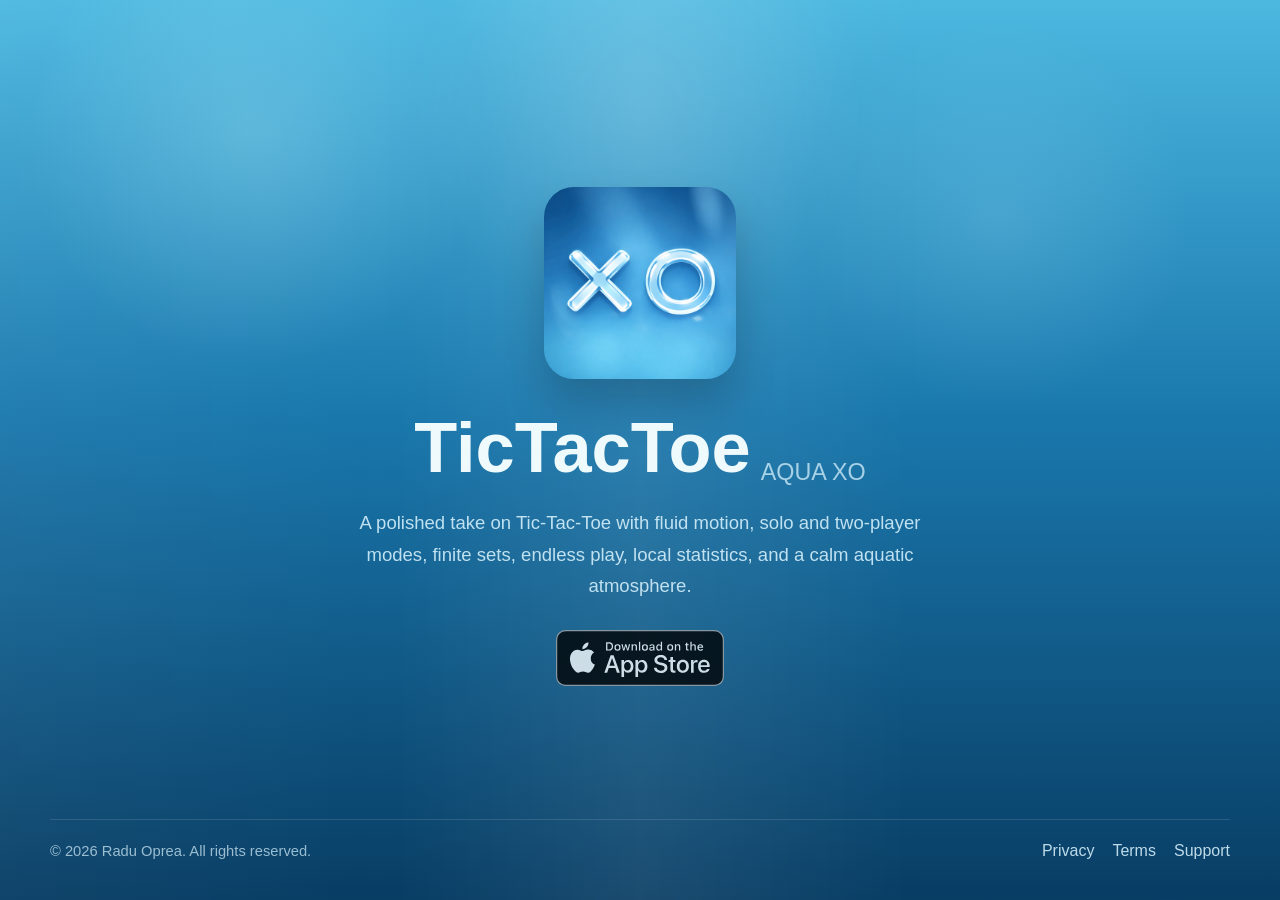
==== index.html @ 2fb7297b "Publish initial website" ====
<!DOCTYPE html>
<html lang="en">
<head>
    <meta charset="UTF-8">
    <meta name="viewport" content="width=device-width, initial-scale=1.0">
    <title>TicTacToe: Aqua XO</title>
    <meta
        name="description"
        content="TicTacToe: Aqua XO is a glassy water-themed take on the classic game, with solo play, two-player matches, local statistics, and a calm aquatic interface."
    >
    <link rel="stylesheet" href="./styles.css">
</head>
<body data-page="home">
    <div class="page-shell">
        <main>
            <section class="hero-section">
                <div class="hero-copy hero-copy--centered">
                    <img
                        class="app-icon app-icon--hero"
                        src="./assets/app-icon.png"
                        alt="TicTacToe Aqua XO app icon"
                    >
                    <div class="brand-lockup brand-lockup--hero" aria-label="TicTacToe Aqua XO">
                        <span class="brand-title">TicTacToe</span>
                        <span class="brand-subtitle">AQUA XO</span>
                    </div>
                    <p class="hero-text">
                        A polished take on Tic-Tac-Toe with fluid motion, solo and two-player modes,
                        finite sets, endless play, local statistics, and a calm aquatic atmosphere.
                    </p>
                    <div class="hero-actions hero-actions--centered">
                        <a
                            class="app-store-badge-link"
                            data-app-store-link
                            href="#"
                            rel="noopener noreferrer"
                            aria-label="Download on the App Store"
                        >
                            <img
                                class="app-store-badge"
                                src="./assets/app-store-badge.svg"
                                alt="Download on the App Store"
                            >
                        </a>
                    </div>
                </div>
            </section>
        </main>

        <footer class="site-footer">
            <div class="footer-left">
                <span class="footer-copyright">&copy; 2026 Radu Oprea. All rights reserved.</span>
            </div>
            <div class="footer-right">
                <a href="./privacy.html">Privacy</a>
                <a href="./terms.html">Terms</a>
                <a href="./support.html">Support</a>
            </div>
        </footer>
    </div>

    <script src="./script.js"></script>
</body>
</html>
---- styles.css ----
:root {
    --bg-top: #4cb8e0;
    --bg-mid: #1a78ad;
    --bg-bottom: #083d64;
    --panel: rgba(17, 63, 90, 0.38);
    --panel-strong: rgba(14, 52, 76, 0.54);
    --panel-border: rgba(237, 252, 255, 0.24);
    --panel-highlight: rgba(255, 255, 255, 0.18);
    --text-primary: rgba(248, 255, 255, 0.96);
    --text-secondary: rgba(221, 246, 255, 0.85);
    --accent: #8fe9ff;
    --shadow: rgba(2, 18, 29, 0.34);
    --button-fill: linear-gradient(180deg, rgba(128, 220, 255, 0.54), rgba(95, 185, 238, 0.82));
    --button-fill-soft: linear-gradient(180deg, rgba(165, 235, 255, 0.22), rgba(109, 197, 245, 0.28));
    --font-title: "Avenir Next", Avenir, "Segoe UI", sans-serif;
    --font-body: "Avenir Next", Avenir, -apple-system, BlinkMacSystemFont, "Segoe UI", sans-serif;
}

* {
    box-sizing: border-box;
}

html {
    scroll-behavior: smooth;
}

body {
    margin: 0;
    min-height: 100vh;
    color: var(--text-primary);
    font-family: var(--font-body);
    background:
        radial-gradient(circle at 20% 15%, rgba(197, 246, 255, 0.24), transparent 18%),
        radial-gradient(circle at 78% 24%, rgba(183, 239, 255, 0.16), transparent 16%),
        linear-gradient(180deg, var(--bg-top) 0%, var(--bg-mid) 46%, var(--bg-bottom) 100%);
    overflow-x: hidden;
}

body::before {
    content: "";
    position: fixed;
    inset: 0;
    background:
        radial-gradient(circle at 50% 12%, rgba(255, 255, 255, 0.13), transparent 22%),
        linear-gradient(90deg, rgba(255, 255, 255, 0.04), transparent 30%, rgba(255, 255, 255, 0.08) 50%, transparent 72%);
    pointer-events: none;
}

.page-shell {
    position: relative;
    z-index: 1;
    width: min(1180px, calc(100% - 32px));
    min-height: 100vh;
    margin: 0 auto;
    padding: 54px 0 40px;
    display: flex;
    flex-direction: column;
}

.site-header,
.site-footer {
    display: flex;
    align-items: center;
    justify-content: space-between;
    gap: 20px;
}

.site-header {
    padding: 6px 0 28px;
}

.brand-lockup,
.footer-left {
    display: flex;
    align-items: baseline;
    gap: 10px;
    color: inherit;
    text-decoration: none;
}

.brand-title {
    font-family: var(--font-title);
    font-size: clamp(2rem, 3vw, 2.6rem);
    font-weight: 700;
    line-height: 1;
}

.brand-subtitle {
    font-size: clamp(1rem, 1.4vw, 1.2rem);
    letter-spacing: 0;
    color: rgba(221, 245, 255, 0.72);
}

.site-nav,
.footer-right {
    display: flex;
    flex-wrap: wrap;
    gap: 18px;
}

.site-nav a,
.footer-right a,
.inline-link {
    color: var(--text-secondary);
    text-decoration: none;
    transition: color 160ms ease;
}

.site-nav a:hover,
.footer-right a:hover,
.inline-link:hover {
    color: var(--text-primary);
}

.hero-section {
    display: grid;
    grid-template-columns: 1fr;
    gap: 32px;
    justify-items: center;
    min-height: 0;
    padding: 0;
}

.hero-copy h1,
.document-hero h1,
.section-heading h2 {
    margin: 0;
    font-family: var(--font-title);
    font-size: clamp(3.3rem, 7vw, 6rem);
    line-height: 0.94;
}

.hero-subtitle {
    margin: 14px 0 0;
    font-size: clamp(1.2rem, 1.8vw, 1.7rem);
    color: rgba(220, 245, 255, 0.72);
}

.hero-copy--centered {
    display: flex;
    flex-direction: column;
    align-items: center;
    text-align: center;
    max-width: 760px;
}

.brand-lockup--hero {
    margin-top: 34px;
    justify-content: center;
}

.brand-lockup--hero .brand-title {
    font-size: clamp(2.8rem, 5.5vw, 4.4rem);
}

.brand-lockup--hero .brand-subtitle {
    font-size: clamp(1.08rem, 1.9vw, 1.46rem);
    position: relative;
    top: 0.34em;
}

.eyebrow {
    margin: 0 0 16px;
    color: var(--text-secondary);
    font-size: 0.98rem;
}

.hero-text,
.document-hero .hero-text {
    max-width: 38rem;
    margin: 24px 0 0;
    color: var(--text-secondary);
    font-size: clamp(1.04rem, 1.45vw, 1.22rem);
    line-height: 1.7;
}

.hero-actions {
    display: flex;
    flex-wrap: wrap;
    gap: 14px;
    margin-top: 28px;
}

.hero-actions--centered {
    justify-content: center;
}

.app-store-badge-link {
    display: inline-flex;
    align-items: center;
    justify-content: center;
    text-decoration: none;
    transition: transform 160ms ease, opacity 160ms ease;
}

.app-store-badge-link:hover {
    transform: translateY(-1px);
}

.app-store-badge-link.is-disabled {
    opacity: 0.78;
    cursor: default;
}

.app-store-badge {
    display: block;
    width: auto;
    height: 56px;
}

.primary-action,
.secondary-action {
    display: inline-flex;
    align-items: center;
    justify-content: center;
    min-width: 194px;
    min-height: 54px;
    padding: 0 22px;
    border-radius: 8px;
    border: 1px solid rgba(242, 252, 255, 0.24);
    color: var(--text-primary);
    text-decoration: none;
    box-shadow: 0 12px 24px rgba(0, 18, 31, 0.18), inset 0 1px 0 rgba(255, 255, 255, 0.18);
    transition: transform 160ms ease, box-shadow 160ms ease, opacity 160ms ease;
}

.primary-action {
    background: var(--button-fill);
}

.secondary-action {
    background: var(--button-fill-soft);
}

.primary-action:hover,
.secondary-action:hover {
    transform: translateY(-1px);
    box-shadow: 0 16px 32px rgba(0, 18, 31, 0.22), inset 0 1px 0 rgba(255, 255, 255, 0.18);
}

.primary-action.is-disabled {
    opacity: 0.72;
    cursor: default;
}

.app-icon {
    width: clamp(128px, 20vw, 192px);
    aspect-ratio: 1;
    border-radius: 30px;
    box-shadow: 0 24px 40px rgba(3, 14, 26, 0.22);
}

.app-icon--hero {
    position: static;
}

.content-band,
.document-main {
    padding: 0 0 68px;
}

.section-heading {
    margin-bottom: 26px;
}

.section-heading h2 {
    font-size: clamp(2rem, 4vw, 3.1rem);
}

.three-up-grid {
    display: grid;
    grid-template-columns: repeat(3, minmax(0, 1fr));
    gap: 18px;
}

.glass-card {
    padding: 22px 20px;
    border-radius: 8px;
    background: linear-gradient(180deg, rgba(68, 126, 163, 0.3), rgba(23, 75, 107, 0.42));
    border: 1px solid var(--panel-border);
    box-shadow:
        inset 0 1px 0 rgba(255, 255, 255, 0.18),
        0 14px 30px rgba(3, 20, 33, 0.18);
    backdrop-filter: blur(18px);
    -webkit-backdrop-filter: blur(18px);
}

.glass-card h3,
.glass-card h2,
.feature-row h3,
.document-section h2 {
    margin: 0 0 10px;
    font-family: var(--font-title);
    font-size: 1.4rem;
}

.glass-card p,
.feature-row p,
.document-section p {
    margin: 0;
    color: var(--text-secondary);
    line-height: 1.7;
}

.feature-list {
    display: grid;
    gap: 16px;
}

.feature-row {
    display: flex;
    align-items: center;
    justify-content: space-between;
    gap: 18px;
    padding: 22px 24px;
    border-bottom: 1px solid rgba(255, 255, 255, 0.12);
}

.feature-chip {
    flex: 0 0 auto;
    display: inline-flex;
    align-items: center;
    justify-content: center;
    min-height: 38px;
    padding: 0 14px;
    border-radius: 8px;
    background: rgba(149, 229, 255, 0.16);
    border: 1px solid rgba(240, 252, 255, 0.18);
    color: var(--text-primary);
}

.document-main {
    width: min(880px, 100%);
    align-self: center;
}

.document-hero {
    padding: 14px 0 28px;
}

.document-hero h1 {
    font-size: clamp(2.4rem, 5vw, 4rem);
}

.document-section {
    padding: 0 0 30px;
}

.document-meta {
    margin: 20px 0 0;
    color: var(--text-secondary);
    font-size: 1rem;
}

.document-intro {
    margin: 20px 0 0;
    color: var(--text-secondary);
    font-size: 1rem;
    line-height: 1.7;
}

.document-list {
    margin: 16px 0 16px 22px;
    padding: 0;
    color: var(--text-secondary);
    line-height: 1.8;
}

.document-list li {
    margin: 0 0 2px;
}

.site-footer {
    margin-top: auto;
    padding-top: 22px;
    border-top: 1px solid rgba(255, 255, 255, 0.12);
}

.footer-copyright {
    color: rgba(221, 246, 255, 0.68);
    font-size: 0.92rem;
}

body[data-page="home"] main {
    flex: 1 1 auto;
    display: flex;
    align-items: center;
    justify-content: center;
}

body:not([data-page="home"]) main {
    flex: 1 1 auto;
}

.floating-bubble {
    position: fixed;
    bottom: -40px;
    width: var(--size);
    height: var(--size);
    left: var(--x);
    border-radius: 999px;
    border: 1px solid rgba(244, 253, 255, 0.38);
    background: radial-gradient(circle at 30% 28%, rgba(255, 255, 255, 0.36), rgba(245, 253, 255, 0.16) 55%, rgba(245, 253, 255, 0.05) 100%);
    box-shadow:
        inset 0 1px 0 rgba(255, 255, 255, 0.28),
        0 0 18px rgba(223, 247, 255, 0.16);
    opacity: 0.8;
    pointer-events: none;
    animation: bubble-rise var(--duration) linear infinite;
    animation-delay: var(--delay);
    z-index: 0;
}

@keyframes bubble-rise {
    0% {
        transform: translate3d(0, 0, 0) scale(0.92);
        opacity: 0;
    }
    10% {
        opacity: 0.76;
    }
    72% {
        opacity: 0.42;
    }
    100% {
        transform: translate3d(var(--drift), -110vh, 0) scale(1.06);
        opacity: 0;
    }
}

@media (max-width: 980px) {
    .hero-section {
        grid-template-columns: 1fr;
        min-height: auto;
        padding-top: 12px;
    }

    .three-up-grid {
        grid-template-columns: 1fr;
    }
}

@media (max-width: 720px) {
    .page-shell {
        width: min(100% - 20px, 1180px);
        padding-top: 42px;
    }

    .site-header,
    .site-footer,
    .feature-row {
        flex-direction: column;
        align-items: flex-start;
    }

    .site-nav,
    .footer-right {
        gap: 14px;
    }

    .brand-lockup,
    .footer-left {
        flex-wrap: wrap;
    }

    .hero-actions {
        width: 100%;
    }

    .primary-action,
    .secondary-action {
        flex: 1 1 100%;
        min-width: 0;
    }

    .feature-chip {
        min-width: 100%;
        justify-content: flex-start;
    }
}
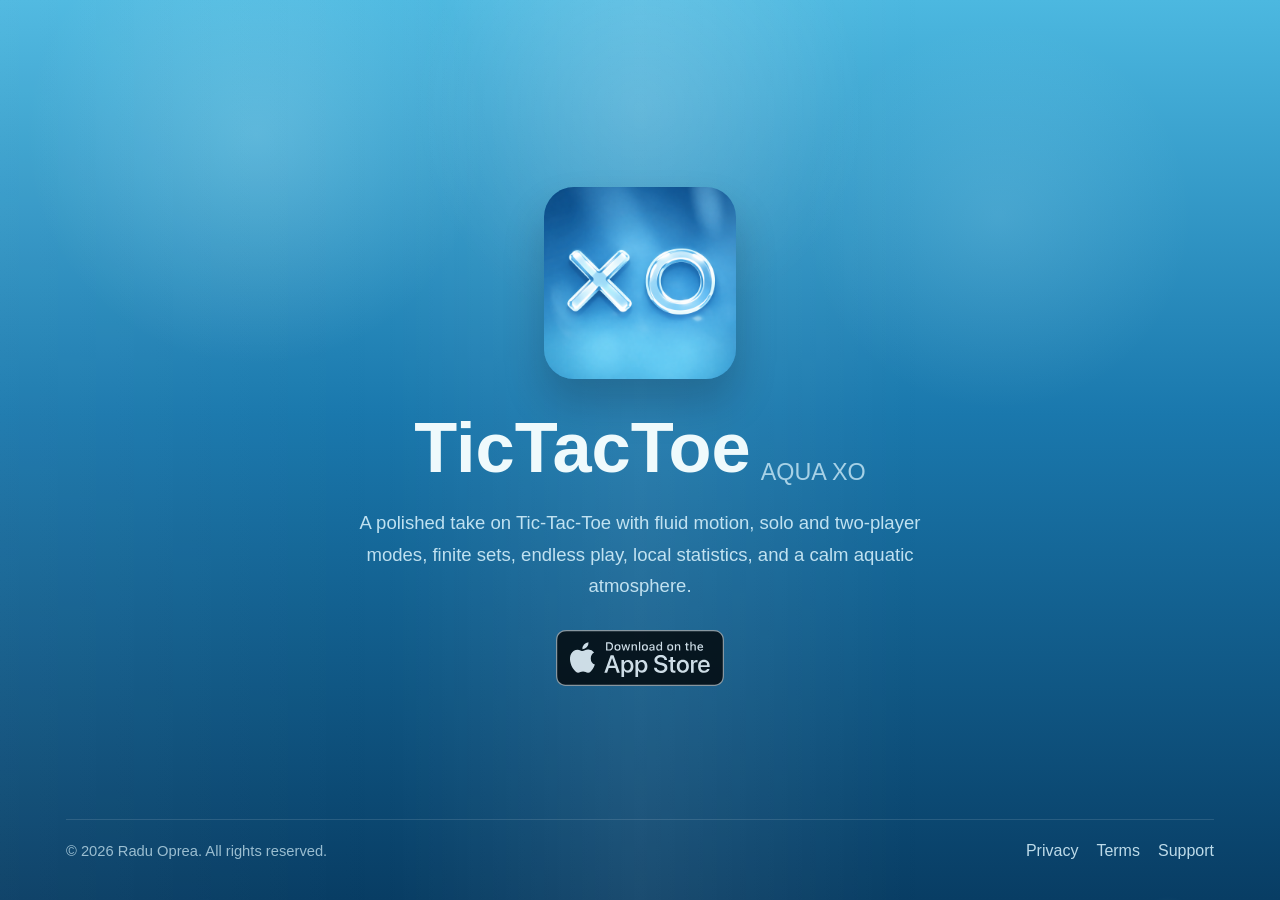
==== commit 513514a6: "Site refinement: mobile browsers optimizations" ====
--- a/index.html
+++ b/index.html
@@ -2,7 +2,7 @@
 <html lang="en">
 <head>
     <meta charset="UTF-8">
-    <meta name="viewport" content="width=device-width, initial-scale=1.0">
+    <meta name="viewport" content="width=device-width, initial-scale=1.0, viewport-fit=cover">
     <title>TicTacToe: Aqua XO</title>
     <meta
         name="description"
--- a/styles.css
+++ b/styles.css
@@ -14,6 +14,12 @@
     --button-fill-soft: linear-gradient(180deg, rgba(165, 235, 255, 0.22), rgba(109, 197, 245, 0.28));
     --font-title: "Avenir Next", Avenir, "Segoe UI", sans-serif;
     --font-body: "Avenir Next", Avenir, -apple-system, BlinkMacSystemFont, "Segoe UI", sans-serif;
+    --page-gutter: 16px;
+    --page-gutter-mobile: 10px;
+    --safe-top: env(safe-area-inset-top, 0px);
+    --safe-right: env(safe-area-inset-right, 0px);
+    --safe-bottom: env(safe-area-inset-bottom, 0px);
+    --safe-left: env(safe-area-inset-left, 0px);
 }
 
 * {
@@ -22,11 +28,14 @@
 
 html {
     scroll-behavior: smooth;
+    min-height: 100%;
+    background: var(--bg-bottom);
 }
 
 body {
     margin: 0;
     min-height: 100vh;
+    min-height: 100svh;
     color: var(--text-primary);
     font-family: var(--font-body);
     background:
@@ -34,6 +43,12 @@
         radial-gradient(circle at 78% 24%, rgba(183, 239, 255, 0.16), transparent 16%),
         linear-gradient(180deg, var(--bg-top) 0%, var(--bg-mid) 46%, var(--bg-bottom) 100%);
     overflow-x: hidden;
+}
+
+@supports (min-height: 100dvh) {
+    body {
+        min-height: 100dvh;
+    }
 }
 
 body::before {
@@ -49,12 +64,23 @@
 .page-shell {
     position: relative;
     z-index: 1;
-    width: min(1180px, calc(100% - 32px));
+    width: min(1180px, 100%);
     min-height: 100vh;
+    min-height: 100svh;
     margin: 0 auto;
-    padding: 54px 0 40px;
+    padding:
+        calc(54px + var(--safe-top))
+        max(var(--page-gutter), var(--safe-right))
+        calc(40px + var(--safe-bottom))
+        max(var(--page-gutter), var(--safe-left));
     display: flex;
     flex-direction: column;
+}
+
+@supports (min-height: 100dvh) {
+    .page-shell {
+        min-height: 100dvh;
+    }
 }
 
 .site-header,
@@ -104,6 +130,10 @@
     color: var(--text-secondary);
     text-decoration: none;
     transition: color 160ms ease;
+}
+
+.inline-link {
+    overflow-wrap: anywhere;
 }
 
 .site-nav a:hover,
@@ -442,8 +472,11 @@
 
 @media (max-width: 720px) {
     .page-shell {
-        width: min(100% - 20px, 1180px);
-        padding-top: 42px;
+        padding:
+            calc(42px + var(--safe-top))
+            max(var(--page-gutter-mobile), var(--safe-right))
+            calc(34px + var(--safe-bottom))
+            max(var(--page-gutter-mobile), var(--safe-left));
     }
 
     .site-header,
@@ -458,6 +491,13 @@
         gap: 14px;
     }
 
+    .site-nav a,
+    .footer-right a {
+        display: inline-flex;
+        align-items: center;
+        min-height: 32px;
+    }
+
     .brand-lockup,
     .footer-left {
         flex-wrap: wrap;
@@ -478,3 +518,32 @@
         justify-content: flex-start;
     }
 }
+
+@media (max-width: 430px) {
+    .brand-lockup--hero {
+        margin-top: 26px;
+    }
+
+    .hero-text,
+    .document-hero .hero-text {
+        font-size: 1rem;
+        line-height: 1.6;
+    }
+
+    .document-hero {
+        padding-bottom: 24px;
+    }
+
+    .document-hero h1 {
+        font-size: 2.35rem;
+    }
+
+    .document-section {
+        padding-bottom: 26px;
+    }
+
+    .document-section h2 {
+        font-size: 1.22rem;
+        line-height: 1.25;
+    }
+}
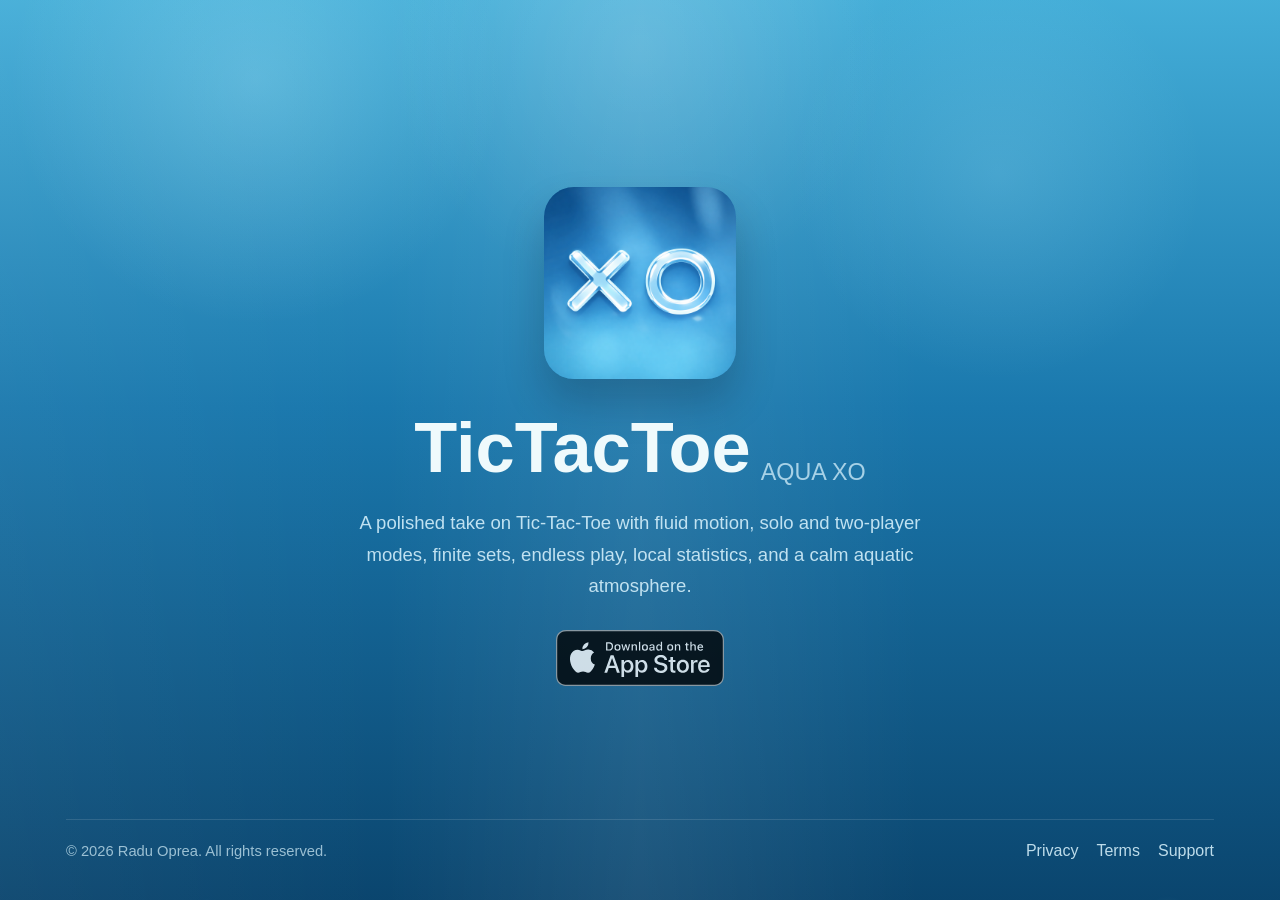
==== commit 51d841fe: "Improve mobile Safari full-bleed layout" ====
--- a/index.html
+++ b/index.html
@@ -3,6 +3,8 @@
 <head>
     <meta charset="UTF-8">
     <meta name="viewport" content="width=device-width, initial-scale=1.0, viewport-fit=cover">
+    <meta name="theme-color" content="#4cb8e0">
+    <meta name="apple-mobile-web-app-status-bar-style" content="black-translucent">
     <title>TicTacToe: Aqua XO</title>
     <meta
         name="description"
--- a/styles.css
+++ b/styles.css
@@ -29,7 +29,8 @@
 html {
     scroll-behavior: smooth;
     min-height: 100%;
-    background: var(--bg-bottom);
+    background: linear-gradient(180deg, var(--bg-top) 0%, var(--bg-mid) 46%, var(--bg-bottom) 100%);
+    background-color: var(--bg-bottom);
 }
 
 body {
@@ -38,27 +39,28 @@
     min-height: 100svh;
     color: var(--text-primary);
     font-family: var(--font-body);
+    background: transparent;
+    overflow-x: hidden;
+}
+
+@supports (min-height: 100dvh) {
+    body {
+        min-height: 100dvh;
+    }
+}
+
+body::before {
+    content: "";
+    position: fixed;
+    inset: -80px 0;
     background:
         radial-gradient(circle at 20% 15%, rgba(197, 246, 255, 0.24), transparent 18%),
         radial-gradient(circle at 78% 24%, rgba(183, 239, 255, 0.16), transparent 16%),
+        radial-gradient(circle at 50% 12%, rgba(255, 255, 255, 0.13), transparent 22%),
+        linear-gradient(90deg, rgba(255, 255, 255, 0.04), transparent 30%, rgba(255, 255, 255, 0.08) 50%, transparent 72%),
         linear-gradient(180deg, var(--bg-top) 0%, var(--bg-mid) 46%, var(--bg-bottom) 100%);
-    overflow-x: hidden;
-}
-
-@supports (min-height: 100dvh) {
-    body {
-        min-height: 100dvh;
-    }
-}
-
-body::before {
-    content: "";
-    position: fixed;
-    inset: 0;
-    background:
-        radial-gradient(circle at 50% 12%, rgba(255, 255, 255, 0.13), transparent 22%),
-        linear-gradient(90deg, rgba(255, 255, 255, 0.04), transparent 30%, rgba(255, 255, 255, 0.08) 50%, transparent 72%);
     pointer-events: none;
+    transform: translateZ(0);
 }
 
 .page-shell {
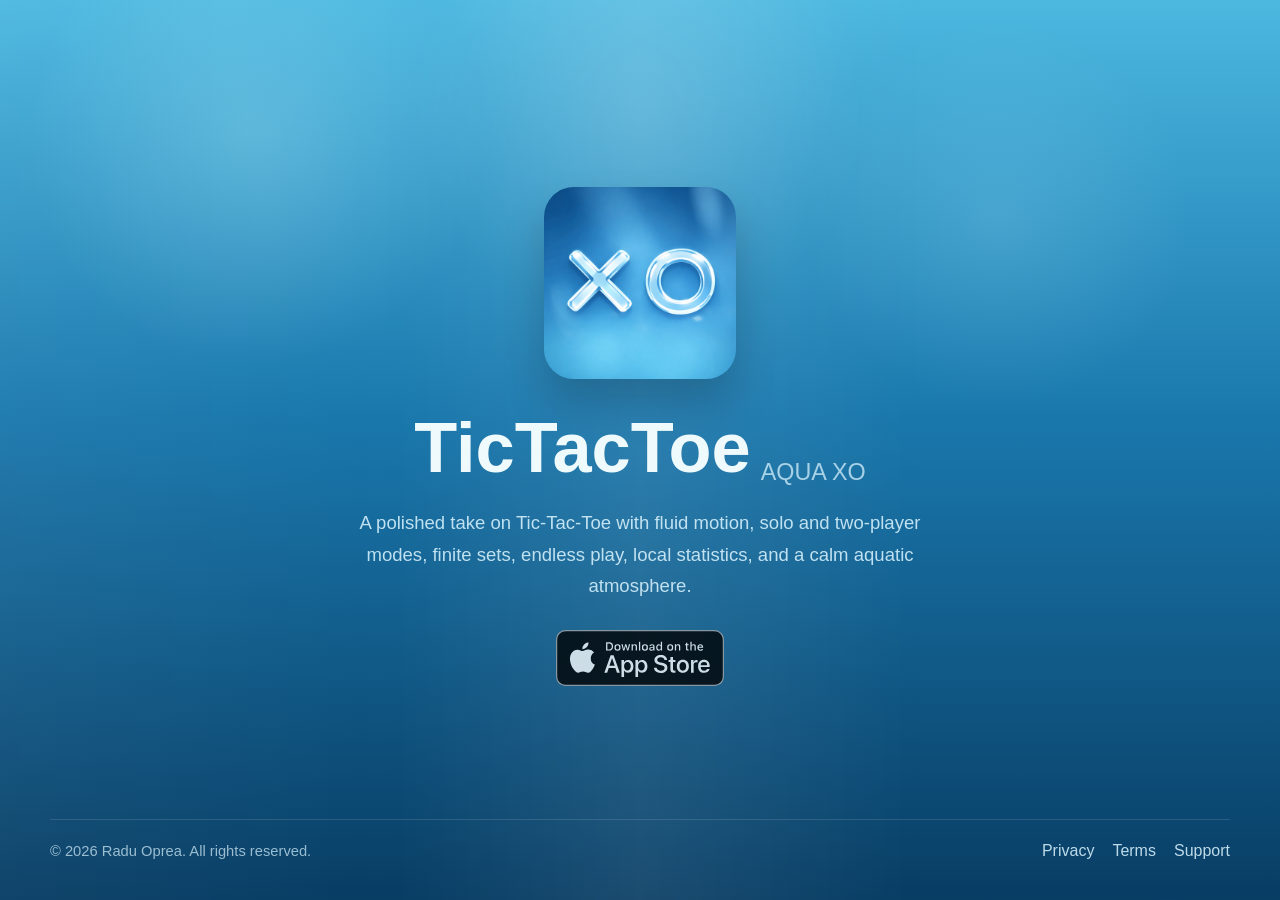
==== commit 3262429f: "Revert mobile chrome handling, keep footer padding" ====
--- a/index.html
+++ b/index.html
@@ -2,9 +2,7 @@
 <html lang="en">
 <head>
     <meta charset="UTF-8">
-    <meta name="viewport" content="width=device-width, initial-scale=1.0, viewport-fit=cover">
-    <meta name="theme-color" content="#4cb8e0">
-    <meta name="apple-mobile-web-app-status-bar-style" content="black-translucent">
+    <meta name="viewport" content="width=device-width, initial-scale=1.0">
     <title>TicTacToe: Aqua XO</title>
     <meta
         name="description"
--- a/styles.css
+++ b/styles.css
@@ -14,12 +14,6 @@
     --button-fill-soft: linear-gradient(180deg, rgba(165, 235, 255, 0.22), rgba(109, 197, 245, 0.28));
     --font-title: "Avenir Next", Avenir, "Segoe UI", sans-serif;
     --font-body: "Avenir Next", Avenir, -apple-system, BlinkMacSystemFont, "Segoe UI", sans-serif;
-    --page-gutter: 16px;
-    --page-gutter-mobile: 10px;
-    --safe-top: env(safe-area-inset-top, 0px);
-    --safe-right: env(safe-area-inset-right, 0px);
-    --safe-bottom: env(safe-area-inset-bottom, 0px);
-    --safe-left: env(safe-area-inset-left, 0px);
 }
 
 * {
@@ -28,61 +22,39 @@
 
 html {
     scroll-behavior: smooth;
-    min-height: 100%;
-    background: linear-gradient(180deg, var(--bg-top) 0%, var(--bg-mid) 46%, var(--bg-bottom) 100%);
-    background-color: var(--bg-bottom);
 }
 
 body {
     margin: 0;
     min-height: 100vh;
-    min-height: 100svh;
     color: var(--text-primary);
     font-family: var(--font-body);
-    background: transparent;
+    background:
+        radial-gradient(circle at 20% 15%, rgba(197, 246, 255, 0.24), transparent 18%),
+        radial-gradient(circle at 78% 24%, rgba(183, 239, 255, 0.16), transparent 16%),
+        linear-gradient(180deg, var(--bg-top) 0%, var(--bg-mid) 46%, var(--bg-bottom) 100%);
     overflow-x: hidden;
-}
-
-@supports (min-height: 100dvh) {
-    body {
-        min-height: 100dvh;
-    }
 }
 
 body::before {
     content: "";
     position: fixed;
-    inset: -80px 0;
+    inset: 0;
     background:
-        radial-gradient(circle at 20% 15%, rgba(197, 246, 255, 0.24), transparent 18%),
-        radial-gradient(circle at 78% 24%, rgba(183, 239, 255, 0.16), transparent 16%),
         radial-gradient(circle at 50% 12%, rgba(255, 255, 255, 0.13), transparent 22%),
-        linear-gradient(90deg, rgba(255, 255, 255, 0.04), transparent 30%, rgba(255, 255, 255, 0.08) 50%, transparent 72%),
-        linear-gradient(180deg, var(--bg-top) 0%, var(--bg-mid) 46%, var(--bg-bottom) 100%);
+        linear-gradient(90deg, rgba(255, 255, 255, 0.04), transparent 30%, rgba(255, 255, 255, 0.08) 50%, transparent 72%);
     pointer-events: none;
-    transform: translateZ(0);
 }
 
 .page-shell {
     position: relative;
     z-index: 1;
-    width: min(1180px, 100%);
+    width: min(1180px, calc(100% - 32px));
     min-height: 100vh;
-    min-height: 100svh;
     margin: 0 auto;
-    padding:
-        calc(54px + var(--safe-top))
-        max(var(--page-gutter), var(--safe-right))
-        calc(40px + var(--safe-bottom))
-        max(var(--page-gutter), var(--safe-left));
+    padding: 54px 0 40px;
     display: flex;
     flex-direction: column;
-}
-
-@supports (min-height: 100dvh) {
-    .page-shell {
-        min-height: 100dvh;
-    }
 }
 
 .site-header,
@@ -474,11 +446,9 @@
 
 @media (max-width: 720px) {
     .page-shell {
-        padding:
-            calc(42px + var(--safe-top))
-            max(var(--page-gutter-mobile), var(--safe-right))
-            calc(34px + var(--safe-bottom))
-            max(var(--page-gutter-mobile), var(--safe-left));
+        width: min(100% - 20px, 1180px);
+        padding-top: 42px;
+        padding-bottom: 58px;
     }
 
     .site-header,
